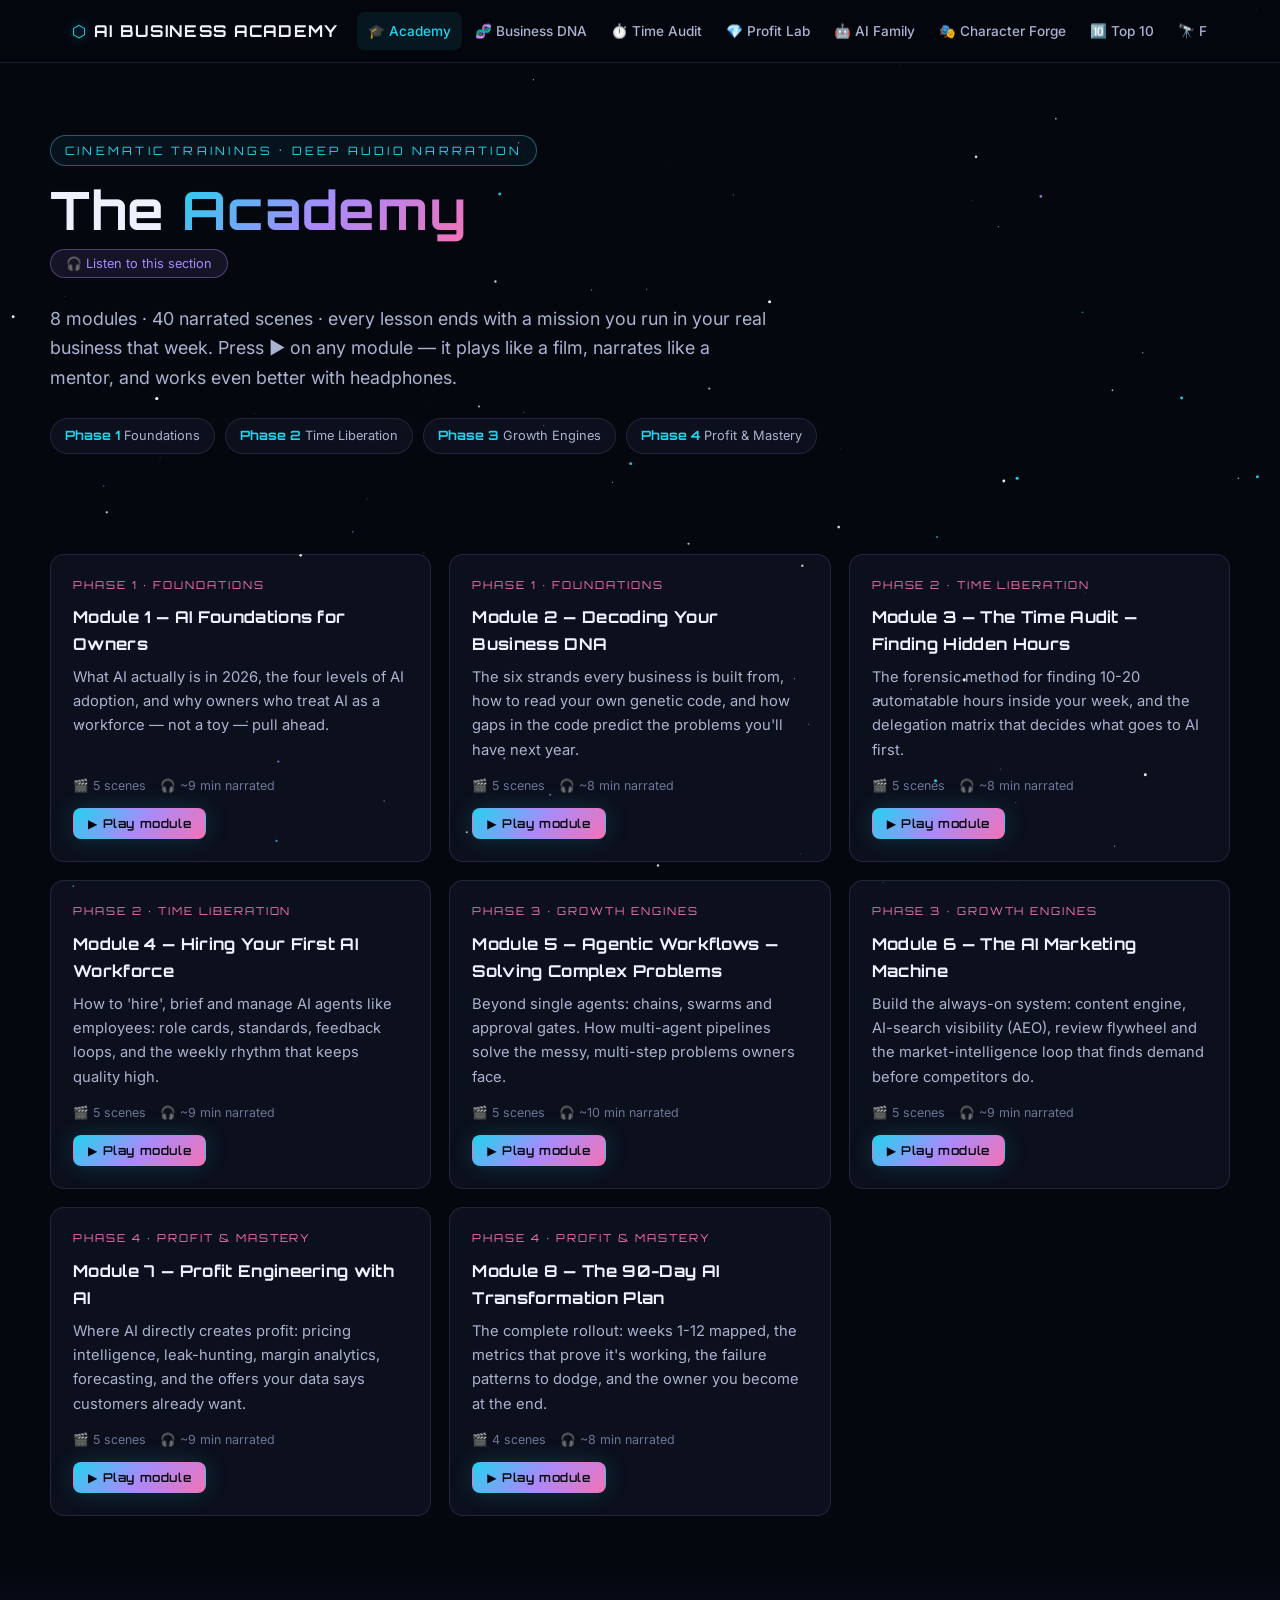
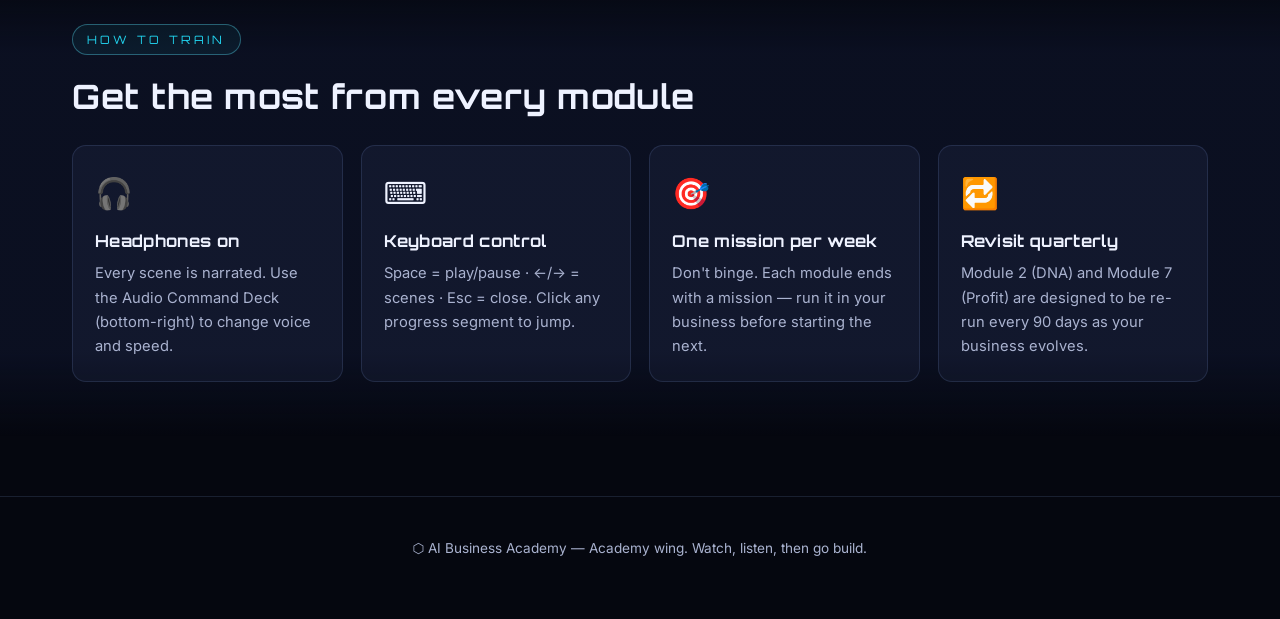
==== academy.html @ 9d1bb17c "Build AI Business Academy — deep AI training site for owners & entrepreneurs 11-page futuristic stat" ====
<!DOCTYPE html>
<html lang="en">
<head>
<meta charset="UTF-8">
<meta name="viewport" content="width=device-width, initial-scale=1.0">
<title>The Academy — Cinematic AI Trainings for Owners | AI Business Academy</title>
<meta name="description" content="8 deep, narrated training modules: AI foundations, business DNA, time liberation, agent workforces, complex problem-solving pipelines, marketing machines, profit engineering and the 90-day plan.">
<link rel="icon" href="data:image/svg+xml,<svg xmlns=%22http://www.w3.org/2000/svg%22 viewBox=%220 0 100 100%22><text y=%22.9em%22 font-size=%2290%22>🧬</text></svg>">
<link rel="preconnect" href="https://fonts.googleapis.com">
<link href="https://fonts.googleapis.com/css2?family=Orbitron:wght@500;700;900&family=Inter:wght@400;500;600;700&display=swap" rel="stylesheet">
<link rel="stylesheet" href="assets/css/style.css">
</head>
<body>

<nav class="nav">
  <div class="nav-inner">
    <a class="nav-logo" href="index.html"><span class="hex">⬡</span> AI BUSINESS ACADEMY</a>
    <button class="nav-burger" aria-label="Menu">☰</button>
    <div class="nav-links">
      <a href="academy.html">🎓 Academy</a>
      <a href="dna.html">🧬 Business DNA</a>
      <a href="time-audit.html">⏱️ Time Audit</a>
      <a href="profit.html">💎 Profit Lab</a>
      <a href="family.html">🤖 AI Family</a>
      <a href="characters.html">🎭 Character Forge</a>
      <a href="top10.html">🔟 Top 10</a>
      <a href="future.html">🔭 Future Radar</a>
      <a href="profile.html">👤 My Profile</a>
      <a href="community.html">🌐 Community</a>
    </div>
  </div>
</nav>

<header class="hero container" data-narrate data-narrate-script="Welcome to the Academy — eight cinematic modules that take you from AI-curious to commander of a digital workforce. Each module plays like a short film: animated scenes, deep audio narration, and captions, ending with a mission you execute in your real business the same week. Phase one builds foundations: what AI really is now, and how to read your business DNA. Phase two liberates your time: the forensic audit and your first five agent hires. Phase three builds growth engines: multi-agent pipelines that solve complex problems, and the always-on marketing machine. Phase four engineers profit and locks in the ninety-day transformation. Press play on module one. Your future org chart is watching.">
  <span class="eyebrow">CINEMATIC TRAININGS · DEEP AUDIO NARRATION</span>
  <h1>The <span class="gradient-text">Academy</span></h1>
  <p class="tagline">8 modules · 40 narrated scenes · every lesson ends with a mission you run in your real business that week. Press ▶ on any module — it plays like a film, narrates like a mentor, and works even better with headphones.</p>
  <div class="hero-badges">
    <span class="hero-badge"><b>Phase 1</b> Foundations</span>
    <span class="hero-badge"><b>Phase 2</b> Time Liberation</span>
    <span class="hero-badge"><b>Phase 3</b> Growth Engines</span>
    <span class="hero-badge"><b>Phase 4</b> Profit &amp; Mastery</span>
  </div>
</header>

<section class="section container">
  <div id="modules" class="grid grid-2"></div>
</section>

<section class="section section-alt">
  <div class="container">
    <span class="eyebrow">HOW TO TRAIN</span>
    <h2>Get the most from every module</h2>
    <div class="grid grid-4 mt-2">
      <div class="card"><span class="icon">🎧</span><h3>Headphones on</h3><p>Every scene is narrated. Use the Audio Command Deck (bottom-right) to change voice and speed.</p></div>
      <div class="card"><span class="icon">⌨️</span><h3>Keyboard control</h3><p>Space = play/pause · ←/→ = scenes · Esc = close. Click any progress segment to jump.</p></div>
      <div class="card"><span class="icon">🎯</span><h3>One mission per week</h3><p>Don't binge. Each module ends with a mission — run it in your business before starting the next.</p></div>
      <div class="card"><span class="icon">🔁</span><h3>Revisit quarterly</h3><p>Module 2 (DNA) and Module 7 (Profit) are designed to be re-run every 90 days as your business evolves.</p></div>
    </div>
  </div>
</section>

<footer class="site-footer">
  <div class="container"><p>⬡ AI Business Academy — Academy wing. Watch, listen, then go build.</p></div>
</footer>

<script src="assets/js/main.js"></script>
<script src="assets/js/data/lessons.js"></script>
<script src="assets/js/player.js"></script>
<script>
document.getElementById("modules").innerHTML = window.LESSONS.map((m, i) => `
  <div class="card module-card reveal">
    <span class="mod-phase">${m.phase}</span>
    <h3 class="mt-1">Module ${i + 1} — ${m.title}</h3>
    <p>${m.blurb}</p>
    <div class="mod-len"><span>🎬 ${m.slides.length} scenes</span><span>🎧 ~${m.minutes} min narrated</span></div>
    <button class="btn btn-primary btn-sm" onclick="Player.open('${m.id}')">▶ Play module</button>
  </div>`).join("");
document.querySelectorAll("#modules .reveal").forEach(el => el.classList.add("in"));
</script>
</body>
</html>
---- assets/css/style.css ----
/* ============================================================
   AI BUSINESS ACADEMY — design system
   Futuristic dark theme · validated chart palette (dark mode)
   ============================================================ */

:root {
  /* Surfaces */
  --bg: #05070f;
  --surface-1: #0b1020;
  --surface-2: #101731;
  --card: rgba(148, 163, 255, 0.055);
  --card-solid: #0d1428;
  --border: rgba(148, 183, 255, 0.14);
  --border-bright: rgba(94, 234, 255, 0.35);

  /* Ink */
  --text-primary: #eef2ff;
  --text-secondary: #aab3d0;
  --text-muted: #6b7699;

  /* Neon accents (UI decoration only — charts use series tokens) */
  --neon-cyan: #22d3ee;
  --neon-violet: #a78bfa;
  --neon-magenta: #f472b6;
  --neon-gold: #fbbf24;
  --neon-green: #34d399;

  /* Chart series — validated for dark surface #0b1020
     (lightness band, chroma, CVD ΔE 19.2, contrast ≥3:1 — all pass) */
  --series-1: #08a2c4;
  --series-2: #9085e9;
  --series-3: #d55181;
  --series-4: #c98500;
  --series-5: #199e70;
  --series-6: #3987e5;

  /* Status */
  --status-good: #199e70;
  --status-warn: #c98500;
  --status-bad: #d55181;

  --grad-hero: linear-gradient(135deg, #22d3ee 0%, #a78bfa 50%, #f472b6 100%);
  --grad-card: linear-gradient(160deg, rgba(34,211,238,.08), rgba(167,139,250,.06) 55%, rgba(244,114,182,.05));

  --font-display: "Orbitron", "Segoe UI", system-ui, sans-serif;
  --font-body: "Inter", -apple-system, "Segoe UI", Roboto, system-ui, sans-serif;

  --radius: 14px;
  --radius-sm: 8px;
  --shadow-glow: 0 0 24px rgba(34, 211, 238, 0.18);
  --maxw: 1180px;
}

* { margin: 0; padding: 0; box-sizing: border-box; }
html { scroll-behavior: smooth; }

body {
  background: var(--bg);
  color: var(--text-primary);
  font-family: var(--font-body);
  font-size: 16px;
  line-height: 1.65;
  overflow-x: hidden;
}

/* Starfield canvas sits behind everything */
#starfield {
  position: fixed; inset: 0; z-index: -1;
  pointer-events: none;
}

::selection { background: rgba(34, 211, 238, 0.35); }

a { color: var(--neon-cyan); text-decoration: none; }
a:hover { text-decoration: underline; }

img, canvas, svg { max-width: 100%; }

.container { max-width: var(--maxw); margin: 0 auto; padding: 0 22px; }

/* ---------- Typography ---------- */
h1, h2, h3 { font-family: var(--font-display); letter-spacing: 0.02em; }
h1 { font-size: clamp(1.9rem, 4.5vw, 3.3rem); line-height: 1.15; }
h2 { font-size: clamp(1.4rem, 3vw, 2.1rem); margin-bottom: 0.5em; }
h3 { font-size: 1.12rem; margin-bottom: 0.4em; }
p  { color: var(--text-secondary); }
strong { color: var(--text-primary); }

.gradient-text {
  background: var(--grad-hero);
  -webkit-background-clip: text; background-clip: text;
  -webkit-text-fill-color: transparent; color: transparent;
}

.eyebrow {
  display: inline-block;
  font-family: var(--font-display);
  font-size: 0.72rem; letter-spacing: 0.28em; text-transform: uppercase;
  color: var(--neon-cyan);
  border: 1px solid var(--border-bright);
  border-radius: 999px;
  padding: 5px 14px;
  margin-bottom: 14px;
  background: rgba(34, 211, 238, 0.06);
}

.section-lead { max-width: 760px; margin: 0 0 26px; font-size: 1.03rem; }

/* ---------- Nav ---------- */
.nav {
  position: sticky; top: 0; z-index: 100;
  background: rgba(5, 7, 15, 0.82);
  backdrop-filter: blur(14px);
  border-bottom: 1px solid var(--border);
}
.nav-inner {
  max-width: var(--maxw); margin: 0 auto; padding: 0 22px;
  display: flex; align-items: center; gap: 18px; height: 62px;
}
.nav-logo {
  font-family: var(--font-display); font-weight: 700; font-size: 1.02rem;
  letter-spacing: 0.08em; white-space: nowrap;
  color: var(--text-primary);
}
.nav-logo .hex { color: var(--neon-cyan); text-shadow: 0 0 12px rgba(34,211,238,.8); }
.nav-logo:hover { text-decoration: none; }
.nav-links {
  display: flex; gap: 2px; margin-left: auto;
  overflow-x: auto; scrollbar-width: none;
}
.nav-links::-webkit-scrollbar { display: none; }
.nav-links a {
  color: var(--text-secondary); font-size: 0.85rem; font-weight: 500;
  padding: 8px 11px; border-radius: 8px; white-space: nowrap;
}
.nav-links a:hover { color: var(--text-primary); background: var(--card); text-decoration: none; }
.nav-links a.active { color: var(--neon-cyan); background: rgba(34,211,238,.08); }
.nav-burger {
  display: none; margin-left: auto;
  background: none; border: 1px solid var(--border); border-radius: 8px;
  color: var(--text-primary); font-size: 1.2rem; padding: 4px 12px; cursor: pointer;
}
@media (max-width: 920px) {
  .nav-burger { display: block; }
  .nav-links {
    display: none; position: absolute; top: 62px; left: 0; right: 0;
    flex-direction: column; background: rgba(5,7,15,.97);
    border-bottom: 1px solid var(--border); padding: 10px 16px 16px;
  }
  .nav-links.open { display: flex; }
  .nav-links a { padding: 12px 14px; font-size: 0.95rem; }
}

/* ---------- Hero ---------- */
.hero { padding: 72px 0 46px; position: relative; }
.hero p.tagline { font-size: 1.12rem; max-width: 720px; margin-top: 18px; }
.hero-badges { display: flex; flex-wrap: wrap; gap: 10px; margin-top: 26px; }
.hero-badge {
  font-size: 0.8rem; color: var(--text-secondary);
  border: 1px solid var(--border); border-radius: 999px; padding: 6px 14px;
  background: var(--card);
}
.hero-badge b { color: var(--neon-cyan); font-family: var(--font-display); }

/* ---------- Buttons ---------- */
.btn {
  display: inline-flex; align-items: center; gap: 8px;
  font-family: var(--font-display); font-size: 0.86rem; font-weight: 600;
  letter-spacing: 0.05em;
  padding: 12px 22px; border-radius: 10px; cursor: pointer;
  border: 1px solid transparent; transition: transform .15s, box-shadow .15s;
  text-decoration: none !important;
}
.btn:active { transform: translateY(1px); }
.btn-primary {
  background: var(--grad-hero); color: #05070f;
  box-shadow: var(--shadow-glow);
}
.btn-primary:hover { box-shadow: 0 0 34px rgba(167,139,250,.4); }
.btn-ghost {
  background: transparent; color: var(--text-primary);
  border-color: var(--border-bright);
}
.btn-ghost:hover { background: rgba(34,211,238,.07); }
.btn-sm { padding: 7px 14px; font-size: 0.76rem; border-radius: 8px; }
.btn-row { display: flex; flex-wrap: wrap; gap: 12px; margin-top: 26px; }

/* ---------- Cards & grids ---------- */
.section { padding: 54px 0; }
.section-alt { background: linear-gradient(180deg, transparent, rgba(16,23,49,.55) 18%, rgba(16,23,49,.55) 82%, transparent); }

.grid { display: grid; gap: 18px; }
.grid-2 { grid-template-columns: repeat(auto-fit, minmax(300px, 1fr)); }
.grid-3 { grid-template-columns: repeat(auto-fit, minmax(260px, 1fr)); }
.grid-4 { grid-template-columns: repeat(auto-fit, minmax(215px, 1fr)); }

.card {
  background: var(--card); border: 1px solid var(--border);
  border-radius: var(--radius); padding: 22px;
  position: relative; overflow: hidden;
  transition: border-color .2s, transform .2s, box-shadow .2s;
}
.card:hover { border-color: var(--border-bright); transform: translateY(-3px); box-shadow: var(--shadow-glow); }
.card .icon { font-size: 1.9rem; margin-bottom: 10px; display: block; }
.card h3 { font-size: 1.02rem; }
.card p { font-size: 0.92rem; }
.card-link { display: block; color: inherit; text-decoration: none !important; }

.glow-card {
  background: var(--grad-card); border: 1px solid var(--border-bright);
}

/* ---------- Stat tiles (KPI row) ---------- */
.stat-row { display: grid; grid-template-columns: repeat(auto-fit, minmax(170px, 1fr)); gap: 14px; }
.stat-tile {
  background: var(--card); border: 1px solid var(--border);
  border-radius: var(--radius); padding: 18px 20px; text-align: left;
}
.stat-tile .stat-value {
  font-family: var(--font-display); font-size: 1.7rem; font-weight: 700;
  color: var(--text-primary); line-height: 1.2;
}
.stat-tile .stat-value.accent { color: var(--neon-cyan); }
.stat-tile .stat-label { font-size: 0.78rem; color: var(--text-muted); text-transform: uppercase; letter-spacing: .08em; margin-top: 4px; }

/* ---------- Chips / filters ---------- */
.chip-row { display: flex; flex-wrap: wrap; gap: 8px; margin: 14px 0 22px; }
.chip {
  font-size: 0.82rem; padding: 7px 15px; border-radius: 999px; cursor: pointer;
  border: 1px solid var(--border); background: var(--card); color: var(--text-secondary);
  transition: all .15s; user-select: none;
}
.chip:hover { border-color: var(--border-bright); color: var(--text-primary); }
.chip.active { background: rgba(34,211,238,.14); border-color: var(--neon-cyan); color: var(--neon-cyan); }

/* ---------- Forms ---------- */
input[type="text"], input[type="email"], input[type="number"], select, textarea {
  width: 100%; background: var(--surface-1); color: var(--text-primary);
  border: 1px solid var(--border); border-radius: var(--radius-sm);
  padding: 11px 14px; font-family: var(--font-body); font-size: 0.95rem;
  outline: none; transition: border-color .15s;
}
input:focus, select:focus, textarea:focus { border-color: var(--neon-cyan); }
label.field-label { display: block; font-size: 0.8rem; color: var(--text-muted); text-transform: uppercase; letter-spacing: .07em; margin: 14px 0 6px; }
input[type="range"] { width: 100%; accent-color: var(--neon-cyan); }

/* ---------- Tables ---------- */
.table-wrap { overflow-x: auto; border: 1px solid var(--border); border-radius: var(--radius); }
table.data-table { width: 100%; border-collapse: collapse; font-size: 0.9rem; min-width: 720px; }
.data-table th {
  font-family: var(--font-display); font-size: 0.7rem; letter-spacing: .12em; text-transform: uppercase;
  color: var(--neon-cyan); text-align: left; padding: 13px 14px;
  background: rgba(34,211,238,.05); border-bottom: 1px solid var(--border-bright);
  white-space: nowrap;
}
.data-table td { padding: 12px 14px; border-bottom: 1px solid var(--border); color: var(--text-secondary); vertical-align: top; }
.data-table tr:last-child td { border-bottom: none; }
.data-table tr:hover td { background: rgba(148,163,255,.04); }
.data-table td b, .data-table td strong { color: var(--text-primary); }

/* ---------- Horizontal bar charts (HTML marks) ---------- */
.viz-root { background: var(--surface-1); border: 1px solid var(--border); border-radius: var(--radius); padding: 20px; }
.viz-title { font-family: var(--font-display); font-size: 0.92rem; margin-bottom: 4px; }
.viz-sub { font-size: 0.8rem; color: var(--text-muted); margin-bottom: 16px; }
.viz-legend { display: flex; flex-wrap: wrap; gap: 16px; margin-bottom: 14px; font-size: 0.8rem; color: var(--text-secondary); }
.viz-legend .key { display: inline-flex; align-items: center; gap: 7px; }
.viz-legend .swatch { width: 12px; height: 12px; border-radius: 3px; display: inline-block; }
.hbar-row { display: grid; grid-template-columns: minmax(120px, 190px) 1fr 84px; gap: 10px; align-items: center; margin-bottom: 9px; }
.hbar-label { font-size: 0.82rem; color: var(--text-secondary); text-align: right; overflow: hidden; text-overflow: ellipsis; white-space: nowrap; }
.hbar-track { height: 16px; background: rgba(148,163,255,.07); border-radius: 4px; display: flex; overflow: hidden; gap: 2px; }
.hbar-seg { height: 100%; border-radius: 0 4px 4px 0; transition: width .6s cubic-bezier(.2,.8,.2,1); }
.hbar-seg:first-child { border-radius: 4px; }
.hbar-value { font-size: 0.8rem; color: var(--text-primary); font-variant-numeric: tabular-nums; }
@media (max-width: 560px) { .hbar-row { grid-template-columns: 1fr; gap: 3px; } .hbar-label { text-align: left; } }

/* ---------- Strand bars (DNA profile) ---------- */
.strand { margin-bottom: 16px; }
.strand-head { display: flex; justify-content: space-between; font-size: 0.86rem; margin-bottom: 5px; }
.strand-head .name { color: var(--text-primary); font-weight: 600; }
.strand-head .lvl { color: var(--text-muted); font-variant-numeric: tabular-nums; }
.strand-track { height: 14px; background: rgba(148,163,255,.07); border-radius: 4px; overflow: hidden; }
.strand-fill { height: 100%; border-radius: 4px; transition: width .8s cubic-bezier(.2,.8,.2,1); }

/* ---------- Accordions ---------- */
details.acc {
  background: var(--card); border: 1px solid var(--border);
  border-radius: var(--radius); margin-bottom: 14px; overflow: hidden;
}
details.acc[open] { border-color: var(--border-bright); }
details.acc summary {
  cursor: pointer; list-style: none; padding: 18px 22px;
  display: flex; align-items: center; gap: 14px;
  font-family: var(--font-display); font-size: 0.98rem; font-weight: 600;
}
details.acc summary::-webkit-details-marker { display: none; }
details.acc summary .num {
  flex-shrink: 0; width: 38px; height: 38px; border-radius: 10px;
  display: inline-flex; align-items: center; justify-content: center;
  background: var(--grad-hero); color: #05070f; font-size: 1rem;
}
details.acc summary .chev { margin-left: auto; color: var(--neon-cyan); transition: transform .2s; }
details.acc[open] summary .chev { transform: rotate(90deg); }
details.acc .acc-body { padding: 0 22px 22px 74px; }
@media (max-width: 640px) { details.acc .acc-body { padding-left: 22px; } }
.acc-body h4 { font-size: 0.82rem; letter-spacing: .1em; text-transform: uppercase; color: var(--neon-cyan); margin: 16px 0 6px; }
.acc-body ul, .acc-body ol { padding-left: 20px; color: var(--text-secondary); font-size: 0.93rem; }
.acc-body li { margin-bottom: 5px; }

/* ---------- Narration dock ---------- */
.narrate-btn {
  display: inline-flex; align-items: center; gap: 7px;
  background: rgba(167,139,250,.1); border: 1px solid rgba(167,139,250,.4);
  color: var(--neon-violet); border-radius: 999px; padding: 6px 15px;
  font-size: 0.8rem; cursor: pointer; font-family: var(--font-body);
  transition: all .15s; margin: 8px 0;
}
.narrate-btn:hover { background: rgba(167,139,250,.2); }
.narrate-btn.speaking { background: rgba(167,139,250,.28); box-shadow: 0 0 16px rgba(167,139,250,.4); }
#audio-dock {
  position: fixed; bottom: 18px; right: 18px; z-index: 200;
  background: rgba(11,16,32,.95); border: 1px solid var(--border-bright);
  border-radius: 14px; padding: 12px 16px; width: 250px;
  backdrop-filter: blur(10px); box-shadow: var(--shadow-glow);
  display: none;
}
#audio-dock.visible { display: block; }
#audio-dock .dock-title { font-family: var(--font-display); font-size: 0.7rem; letter-spacing: .15em; color: var(--neon-violet); text-transform: uppercase; margin-bottom: 8px; display:flex; justify-content: space-between; }
#audio-dock .dock-title button { background:none; border:none; color: var(--text-muted); cursor:pointer; font-size: 0.9rem; }
#audio-dock .dock-controls { display: flex; gap: 8px; margin-bottom: 8px; }
#audio-dock .dock-controls button {
  flex: 1; background: var(--card); border: 1px solid var(--border);
  color: var(--text-primary); border-radius: 8px; padding: 6px; cursor: pointer; font-size: 0.9rem;
}
#audio-dock .dock-controls button:hover { border-color: var(--neon-cyan); }
#audio-dock label { font-size: 0.68rem; color: var(--text-muted); display: block; margin-top: 6px; }
#audio-dock select { font-size: 0.75rem; padding: 5px 8px; }
.eq { display: inline-flex; gap: 2px; align-items: flex-end; height: 12px; }
.eq span { width: 3px; background: var(--neon-violet); border-radius: 2px; animation: eq .9s ease-in-out infinite; }
.eq span:nth-child(2) { animation-delay: .2s; } .eq span:nth-child(3) { animation-delay: .4s; }
@keyframes eq { 0%,100% { height: 4px; } 50% { height: 12px; } }

/* ---------- Cinematic player ---------- */
#player-overlay {
  position: fixed; inset: 0; z-index: 300; display: none;
  background: rgba(3,5,12,.96); backdrop-filter: blur(8px);
  align-items: center; justify-content: center; padding: 20px;
}
#player-overlay.open { display: flex; }
.player-shell { width: min(880px, 100%); }
.player-screen {
  position: relative; aspect-ratio: 16/9; border-radius: 16px; overflow: hidden;
  border: 1px solid var(--border-bright); background: var(--surface-1);
  box-shadow: 0 0 60px rgba(34,211,238,.15);
}
.player-slide {
  position: absolute; inset: 0; padding: clamp(20px, 5vw, 56px);
  display: flex; flex-direction: column; justify-content: center;
  opacity: 0; transform: translateX(30px); transition: opacity .5s, transform .5s;
  background:
    radial-gradient(ellipse at 80% 10%, rgba(167,139,250,.14), transparent 55%),
    radial-gradient(ellipse at 10% 90%, rgba(34,211,238,.12), transparent 55%),
    var(--surface-1);
}
.player-slide.active { opacity: 1; transform: translateX(0); }
.player-slide .slide-kicker { font-family: var(--font-display); font-size: 0.7rem; letter-spacing: .25em; color: var(--neon-cyan); text-transform: uppercase; margin-bottom: 10px; }
.player-slide h3 { font-size: clamp(1.1rem, 3vw, 1.8rem); margin-bottom: 14px; }
.player-slide ul { list-style: none; }
.player-slide li { padding: 5px 0 5px 26px; position: relative; color: var(--text-secondary); font-size: clamp(.82rem, 2vw, 1rem); }
.player-slide li::before { content: "▸"; position: absolute; left: 4px; color: var(--neon-magenta); }
.player-slide .slide-visual { position: absolute; right: 4%; bottom: 6%; font-size: clamp(2.5rem, 8vw, 5rem); opacity: .55; filter: drop-shadow(0 0 18px rgba(34,211,238,.5)); }
.player-caption {
  position: absolute; left: 0; right: 0; bottom: 0; padding: 12px 20px;
  background: linear-gradient(transparent, rgba(3,5,12,.92) 40%);
  font-size: 0.84rem; color: var(--text-secondary); text-align: center;
  min-height: 58px; display: flex; align-items: flex-end; justify-content: center;
}
.player-bar { display: flex; align-items: center; gap: 10px; margin-top: 14px; }
.player-bar button {
  background: var(--card); border: 1px solid var(--border); color: var(--text-primary);
  border-radius: 10px; width: 44px; height: 40px; cursor: pointer; font-size: 1rem;
}
.player-bar button:hover { border-color: var(--neon-cyan); }
.player-bar button.big { background: var(--grad-hero); color: #05070f; border: none; width: 56px; }
.player-progress { flex: 1; display: flex; gap: 4px; }
.player-progress .seg { flex: 1; height: 5px; border-radius: 3px; background: rgba(148,163,255,.15); overflow: hidden; cursor: pointer; }
.player-progress .seg .fill { height: 100%; width: 0%; background: var(--grad-hero); transition: width .3s; }
.player-meta { display: flex; justify-content: space-between; margin-top: 10px; font-size: 0.8rem; color: var(--text-muted); }
.player-close { position: absolute; top: -44px; right: 0; background: none; border: none; color: var(--text-secondary); font-size: 1.6rem; cursor: pointer; }
.player-shell { position: relative; }

/* ---------- Module cards ---------- */
.module-card { display: flex; flex-direction: column; }
.module-card .mod-phase { font-size: 0.68rem; letter-spacing: .18em; text-transform: uppercase; color: var(--neon-magenta); font-family: var(--font-display); }
.module-card .mod-len { margin-top: auto; padding-top: 14px; font-size: 0.78rem; color: var(--text-muted); display: flex; gap: 14px; }
.module-card .btn { margin-top: 12px; align-self: flex-start; }

/* ---------- Agent cards ---------- */
.agent-card { padding: 18px; display: flex; flex-direction: column; gap: 6px; }
.agent-card .agent-top { display: flex; align-items: center; gap: 12px; }
.agent-card .avatar {
  width: 46px; height: 46px; border-radius: 12px; flex-shrink: 0;
  display: flex; align-items: center; justify-content: center; font-size: 1.5rem;
  background: var(--grad-card); border: 1px solid var(--border);
}
.agent-card .agent-name { font-weight: 700; font-size: 0.98rem; }
.agent-card .agent-role { font-size: 0.76rem; color: var(--neon-cyan); }
.agent-card .agent-power { font-size: 0.85rem; color: var(--text-secondary); }
.agent-card .agent-dept { font-size: 0.68rem; letter-spacing: .1em; text-transform: uppercase; color: var(--text-muted); }
.agent-card .copy-prompt {
  margin-top: 8px; font-size: 0.74rem; align-self: flex-start;
  background: none; border: 1px solid var(--border); color: var(--text-secondary);
  border-radius: 7px; padding: 5px 11px; cursor: pointer;
}
.agent-card .copy-prompt:hover { border-color: var(--neon-cyan); color: var(--neon-cyan); }

/* ---------- DNA helix ---------- */
.helix-wrap { display: flex; justify-content: center; padding: 10px 0 22px; }
.helix { position: relative; width: 90px; height: 260px; }
.helix .rung { position: absolute; left: 0; right: 0; height: 3px; border-radius: 2px; animation: helixspin 3.2s linear infinite; }
@keyframes helixspin {
  0%   { transform: rotateY(0deg) scaleX(1); }
  25%  { transform: rotateY(90deg) scaleX(.12); }
  50%  { transform: rotateY(180deg) scaleX(1); }
  75%  { transform: rotateY(270deg) scaleX(.12); }
  100% { transform: rotateY(360deg) scaleX(1); }
}

/* ---------- Quiz ---------- */
.quiz-progress { display: flex; gap: 5px; margin-bottom: 22px; }
.quiz-progress .qseg { flex: 1; height: 6px; border-radius: 3px; background: rgba(148,163,255,.12); }
.quiz-progress .qseg.done { background: var(--grad-hero); }
.quiz-q { font-size: 1.25rem; font-family: var(--font-display); margin-bottom: 6px; }
.quiz-strand-tag { font-size: 0.72rem; letter-spacing: .18em; text-transform: uppercase; color: var(--neon-magenta); margin-bottom: 16px; display: block; }
.quiz-opt {
  display: block; width: 100%; text-align: left; margin-bottom: 10px;
  background: var(--card); border: 1px solid var(--border); border-radius: 12px;
  color: var(--text-secondary); padding: 15px 18px; cursor: pointer; font-size: 0.95rem;
  transition: all .15s; font-family: var(--font-body);
}
.quiz-opt:hover { border-color: var(--neon-cyan); color: var(--text-primary); background: rgba(34,211,238,.06); }

/* ---------- Timeline ---------- */
.timeline { position: relative; padding-left: 30px; }
.timeline::before { content: ""; position: absolute; left: 8px; top: 6px; bottom: 6px; width: 2px; background: linear-gradient(var(--neon-cyan), var(--neon-magenta)); border-radius: 2px; }
.tl-item { position: relative; padding-bottom: 26px; }
.tl-item::before {
  content: ""; position: absolute; left: -28px; top: 6px; width: 14px; height: 14px;
  border-radius: 50%; background: var(--bg); border: 3px solid var(--neon-cyan);
  box-shadow: 0 0 12px rgba(34,211,238,.6);
}
.tl-item .tl-year { font-family: var(--font-display); color: var(--neon-cyan); font-size: 0.9rem; letter-spacing: .1em; }
.tl-item h3 { margin: 4px 0 6px; }
.tl-item p { font-size: 0.92rem; }

/* ---------- Impact meter ---------- */
.impact-meter { display: inline-flex; gap: 3px; }
.impact-meter i { width: 14px; height: 8px; border-radius: 2px; background: rgba(148,163,255,.15); }
.impact-meter i.on { background: var(--series-1); }

/* ---------- Horizon badge ---------- */
.horizon-badge { font-size: 0.7rem; padding: 3px 10px; border-radius: 999px; white-space: nowrap; font-weight: 600; letter-spacing: .04em; }
.horizon-now { background: rgba(25,158,112,.15); color: #4ade80; border: 1px solid rgba(25,158,112,.5); }
.horizon-soon { background: rgba(201,133,0,.15); color: #fbbf24; border: 1px solid rgba(201,133,0,.5); }
.horizon-later { background: rgba(144,133,233,.15); color: #a78bfa; border: 1px solid rgba(144,133,233,.5); }

/* ---------- Character sheet ---------- */
.char-sheet { white-space: pre-wrap; font-size: 0.88rem; color: var(--text-secondary); background: var(--surface-1); border: 1px solid var(--border); border-radius: var(--radius); padding: 20px; max-height: 480px; overflow-y: auto; }
.trait-bar { display: grid; grid-template-columns: 130px 1fr 40px; gap: 10px; align-items: center; margin-bottom: 8px; font-size: 0.84rem; }
.trait-bar .tb-track { height: 10px; background: rgba(148,163,255,.08); border-radius: 4px; overflow: hidden; }
.trait-bar .tb-fill { height: 100%; border-radius: 4px; background: var(--series-2); }

/* ---------- News cards ---------- */
.news-card { border-left: 3px solid var(--neon-cyan); }
.news-card .news-date { font-size: 0.72rem; color: var(--neon-magenta); letter-spacing: .12em; text-transform: uppercase; font-family: var(--font-display); }
.news-card .news-src { font-size: 0.76rem; color: var(--text-muted); margin-top: 10px; }

/* ---------- Utility ---------- */
.reveal { opacity: 0; transform: translateY(24px); transition: opacity .7s, transform .7s; }
.reveal.in { opacity: 1; transform: none; }
.mt-1 { margin-top: 10px; } .mt-2 { margin-top: 20px; } .mt-3 { margin-top: 34px; }
.mb-2 { margin-bottom: 20px; }
.center { text-align: center; }
.muted { color: var(--text-muted); font-size: 0.85rem; }
.pill-num {
  display: inline-flex; width: 30px; height: 30px; border-radius: 8px; flex-shrink: 0;
  align-items: center; justify-content: center; font-family: var(--font-display);
  background: rgba(34,211,238,.12); color: var(--neon-cyan); font-size: 0.85rem; font-weight: 700;
}
.step-list { list-style: none; }
.step-list li { display: flex; gap: 14px; margin-bottom: 14px; align-items: flex-start; }
.step-list li p { font-size: 0.93rem; }

footer.site-footer {
  border-top: 1px solid var(--border); padding: 40px 0 60px; margin-top: 60px;
  text-align: center; color: var(--text-muted); font-size: 0.85rem;
}
footer.site-footer .foot-links { display: flex; flex-wrap: wrap; gap: 18px; justify-content: center; margin-bottom: 16px; }
footer.site-footer a { color: var(--text-secondary); font-size: 0.85rem; }

.toast {
  position: fixed; bottom: 24px; left: 50%; transform: translateX(-50%) translateY(80px);
  background: var(--surface-2); border: 1px solid var(--neon-cyan); color: var(--text-primary);
  border-radius: 10px; padding: 12px 22px; font-size: 0.9rem; z-index: 400;
  transition: transform .3s; box-shadow: var(--shadow-glow);
}
.toast.show { transform: translateX(-50%) translateY(0); }

@media (prefers-reduced-motion: reduce) {
  *, *::before, *::after { animation-duration: .01ms !important; transition-duration: .01ms !important; }
  html { scroll-behavior: auto; }
}
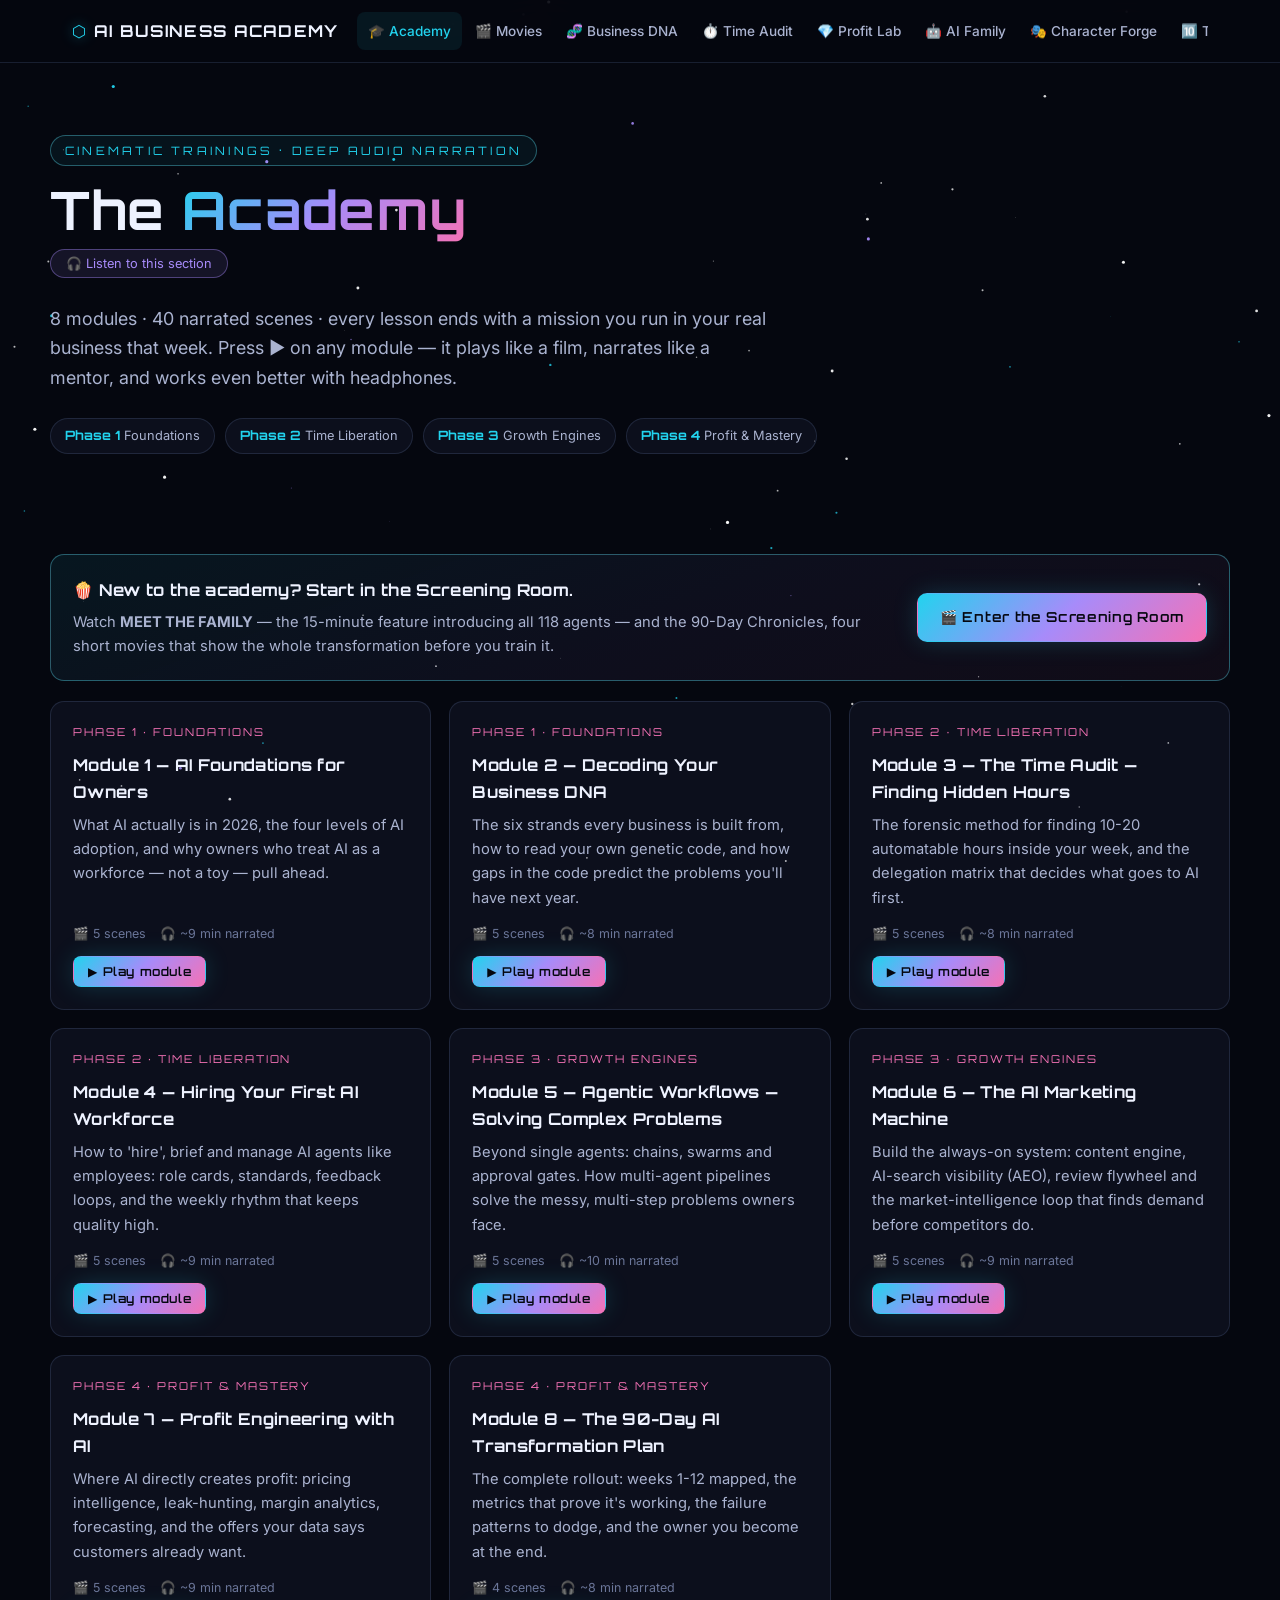
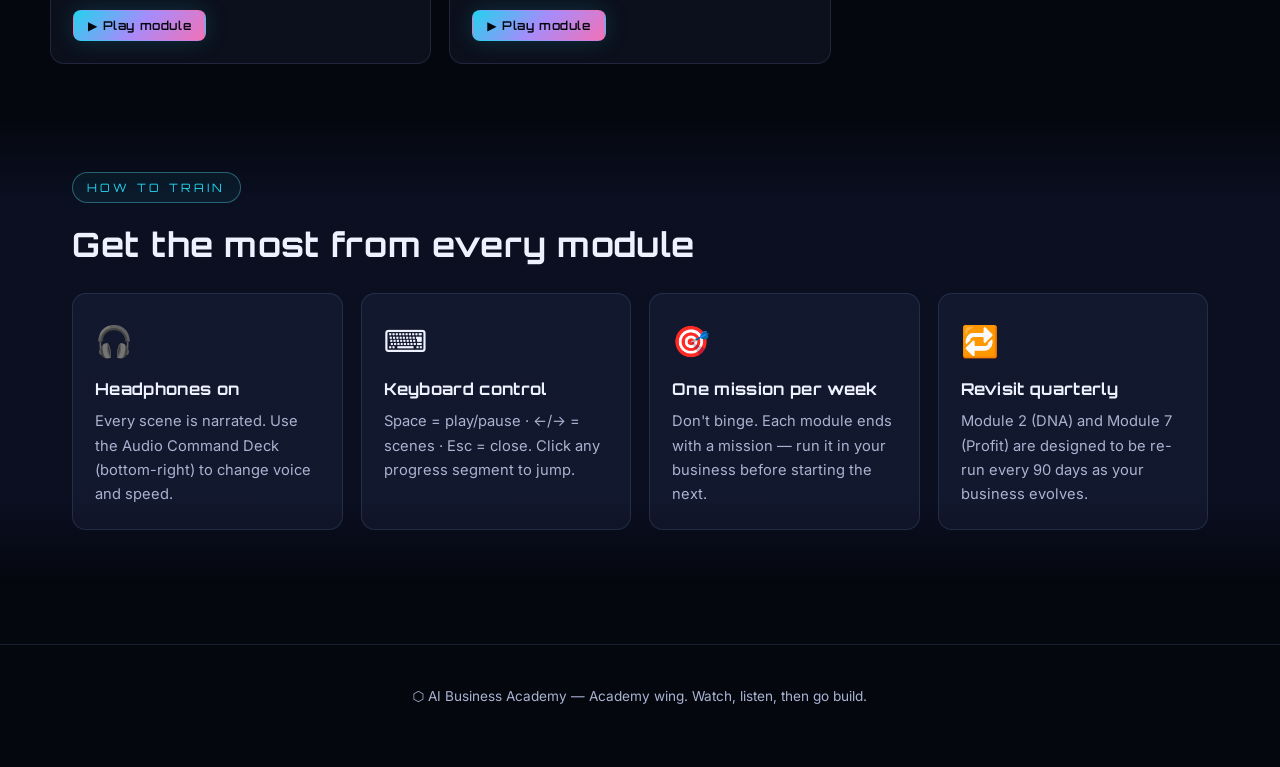
==== commit 6c2f0d78: "Add the Screening Room: 15-min feature film + four phase movies - movies.html: poster-style Screenin" ====
--- a/academy.html
+++ b/academy.html
@@ -18,6 +18,7 @@
     <button class="nav-burger" aria-label="Menu">☰</button>
     <div class="nav-links">
       <a href="academy.html">🎓 Academy</a>
+      <a href="movies.html">🎬 Movies</a>
       <a href="dna.html">🧬 Business DNA</a>
       <a href="time-audit.html">⏱️ Time Audit</a>
       <a href="profit.html">💎 Profit Lab</a>
@@ -44,6 +45,13 @@
 </header>
 
 <section class="section container">
+  <div class="card glow-card mb-2" style="display:flex;flex-wrap:wrap;gap:18px;align-items:center;justify-content:space-between">
+    <div style="flex:1;min-width:260px">
+      <h3>🍿 New to the academy? Start in the Screening Room.</h3>
+      <p>Watch <b>MEET THE FAMILY</b> — the 15-minute feature introducing all 118 agents — and the 90-Day Chronicles, four short movies that show the whole transformation before you train it.</p>
+    </div>
+    <a class="btn btn-primary" href="movies.html">🎬 Enter the Screening Room</a>
+  </div>
   <div id="modules" class="grid grid-2"></div>
 </section>
 
--- a/assets/css/style.css
+++ b/assets/css/style.css
@@ -369,11 +369,17 @@
 .player-slide li::before { content: "▸"; position: absolute; left: 4px; color: var(--neon-magenta); }
 .player-slide .slide-visual { position: absolute; right: 4%; bottom: 6%; font-size: clamp(2.5rem, 8vw, 5rem); opacity: .55; filter: drop-shadow(0 0 18px rgba(34,211,238,.5)); }
 .player-caption {
-  position: absolute; left: 0; right: 0; bottom: 0; padding: 12px 20px;
-  background: linear-gradient(transparent, rgba(3,5,12,.92) 40%);
-  font-size: 0.84rem; color: var(--text-secondary); text-align: center;
-  min-height: 58px; display: flex; align-items: flex-end; justify-content: center;
-}
+  position: absolute; left: 0; right: 0; bottom: 0; padding: 14px 20px 16px;
+  background: linear-gradient(transparent, rgba(3,5,12,.96) 26%);
+  font-size: 0.8rem; line-height: 1.5; color: var(--text-secondary); text-align: center;
+  min-height: 54px; max-height: 24%; overflow-y: auto; z-index: 6;
+  display: flex; align-items: flex-end; justify-content: center;
+}
+.player-caption::-webkit-scrollbar { width: 4px; }
+.player-screen.movie .player-caption { padding-bottom: calc(5.5% + 10px); }
+.player-slide { padding-bottom: clamp(96px, 27%, 170px); }
+.cast-card .cast-line { display: none; }
+@media (min-height: 500px) { .cast-card .cast-line { display: block; } }
 .player-bar { display: flex; align-items: center; gap: 10px; margin-top: 14px; }
 .player-bar button {
   background: var(--card); border: 1px solid var(--border); color: var(--text-primary);
@@ -509,3 +515,64 @@
   *, *::before, *::after { animation-duration: .01ms !important; transition-duration: .01ms !important; }
   html { scroll-behavior: auto; }
 }
+
+/* ---------- Screening Room: movie mode ---------- */
+.player-screen.movie::before, .player-screen.movie::after {
+  content: ""; position: absolute; left: 0; right: 0; height: 5.5%;
+  background: #01030a; z-index: 5; pointer-events: none;
+}
+.player-screen.movie::before { top: 0; }
+.player-screen.movie::after { bottom: 0; }
+
+.player-slide.slide-title { align-items: center; text-align: center; justify-content: center; }
+.player-slide.slide-title h3 {
+  font-size: clamp(1.6rem, 5vw, 3rem); letter-spacing: .06em;
+  background: var(--grad-hero); -webkit-background-clip: text; background-clip: text;
+  -webkit-text-fill-color: transparent; color: transparent;
+  text-shadow: none; margin-bottom: 10px;
+}
+.player-slide.slide-title .title-sub { color: var(--text-secondary); font-size: clamp(.85rem, 2vw, 1.05rem); max-width: 34em; }
+.player-slide.slide-title .slide-kicker { letter-spacing: .4em; }
+
+.cast-grid { display: flex; flex-wrap: wrap; gap: 10px; margin-top: 6px; }
+.cast-card {
+  flex: 1 1 150px; max-width: 210px; background: rgba(5,8,18,.55);
+  border: 1px solid var(--border-bright); border-radius: 12px; padding: 10px 12px;
+  backdrop-filter: blur(4px); animation: castIn .6s both;
+}
+.cast-card:nth-child(2) { animation-delay: .15s; } .cast-card:nth-child(3) { animation-delay: .3s; }
+.cast-card:nth-child(4) { animation-delay: .45s; } .cast-card:nth-child(5) { animation-delay: .6s; }
+@keyframes castIn { from { opacity: 0; transform: translateY(14px); } to { opacity: 1; transform: none; } }
+.cast-card .cast-ava { font-size: 1.7rem; filter: drop-shadow(0 0 10px rgba(34,211,238,.55)); }
+.cast-card .cast-name { font-family: var(--font-display); font-weight: 700; font-size: .92rem; color: var(--text-primary); }
+.cast-card .cast-role { font-size: .68rem; color: var(--neon-cyan); text-transform: uppercase; letter-spacing: .08em; }
+.cast-card .cast-line { font-size: .74rem; color: var(--text-secondary); margin-top: 4px; line-height: 1.45; }
+
+/* Scene moods (radial "lighting") */
+.player-slide.mood-cyan    { background: radial-gradient(ellipse at 75% 15%, rgba(34,211,238,.22), transparent 60%), radial-gradient(ellipse at 15% 85%, rgba(8,162,196,.14), transparent 55%), var(--surface-1); }
+.player-slide.mood-violet  { background: radial-gradient(ellipse at 70% 20%, rgba(167,139,250,.24), transparent 60%), radial-gradient(ellipse at 20% 90%, rgba(144,133,233,.12), transparent 55%), var(--surface-1); }
+.player-slide.mood-magenta { background: radial-gradient(ellipse at 80% 10%, rgba(244,114,182,.2), transparent 60%), radial-gradient(ellipse at 10% 80%, rgba(213,81,129,.12), transparent 55%), var(--surface-1); }
+.player-slide.mood-gold    { background: radial-gradient(ellipse at 75% 15%, rgba(251,191,36,.17), transparent 60%), radial-gradient(ellipse at 15% 85%, rgba(201,133,0,.12), transparent 55%), var(--surface-1); }
+.player-slide.mood-green   { background: radial-gradient(ellipse at 75% 15%, rgba(52,211,153,.18), transparent 60%), radial-gradient(ellipse at 20% 85%, rgba(25,158,112,.12), transparent 55%), var(--surface-1); }
+.player-slide.mood-night   { background: radial-gradient(ellipse at 50% 0%, rgba(59,68,120,.32), transparent 65%), #05070f; }
+
+.player-chapter { color: var(--neon-magenta); font-family: var(--font-display); letter-spacing: .1em; }
+
+/* Poster cards */
+.poster { position: relative; overflow: hidden; display: flex; flex-direction: column; min-height: 320px; }
+.poster .poster-art {
+  height: 130px; border-radius: 10px; margin-bottom: 14px; position: relative; overflow: hidden;
+  display: flex; align-items: center; justify-content: center; font-size: 3.2rem;
+  border: 1px solid var(--border-bright);
+}
+.poster .poster-art .glow { position: absolute; inset: 0; opacity: .9; }
+.poster .poster-art span { position: relative; filter: drop-shadow(0 0 18px rgba(255,255,255,.35)); }
+.poster .poster-badge {
+  position: absolute; top: 26px; right: 26px; z-index: 2;
+  font-family: var(--font-display); font-size: .62rem; letter-spacing: .18em;
+  background: rgba(3,5,12,.75); border: 1px solid var(--border-bright);
+  padding: 4px 10px; border-radius: 999px; color: var(--neon-cyan);
+}
+.poster .poster-meta { display: flex; gap: 14px; font-size: .76rem; color: var(--text-muted); margin: 4px 0 10px; }
+.poster .poster-chapters { font-size: .78rem; color: var(--text-secondary); border-left: 2px solid var(--border-bright); padding-left: 12px; margin: 8px 0; }
+.poster .btn { margin-top: auto; align-self: flex-start; }
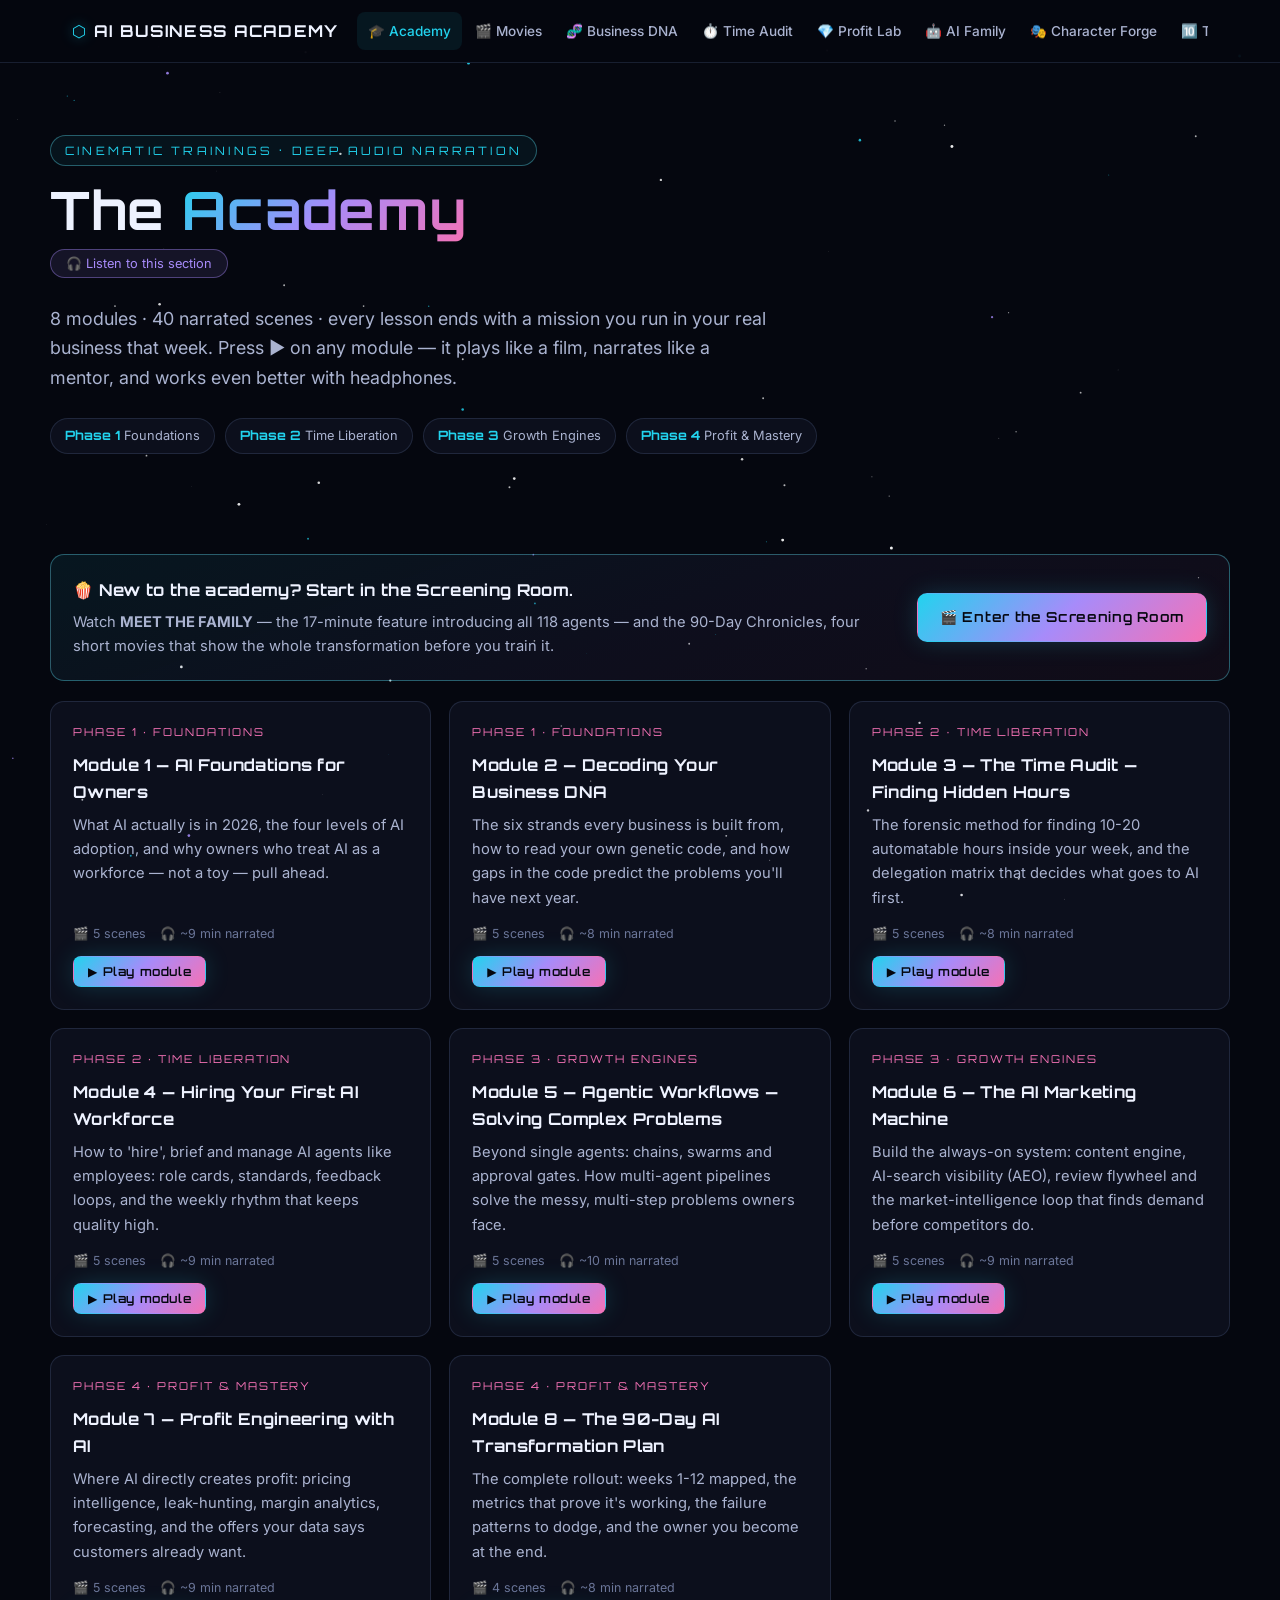
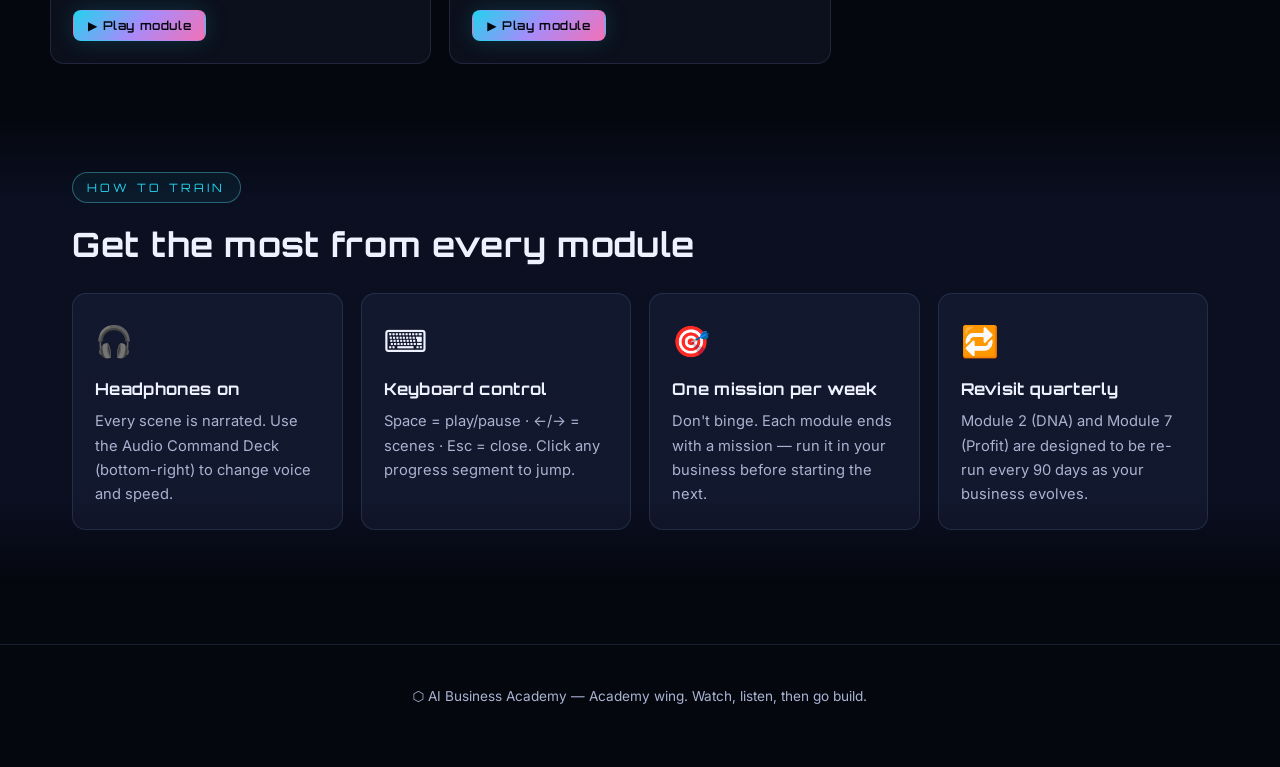
==== commit e7cc3ba4: "Deepen feature film to all 13 departments; add cinema mode + film scripts + project memory - movies." ====
--- a/academy.html
+++ b/academy.html
@@ -48,7 +48,7 @@
   <div class="card glow-card mb-2" style="display:flex;flex-wrap:wrap;gap:18px;align-items:center;justify-content:space-between">
     <div style="flex:1;min-width:260px">
       <h3>🍿 New to the academy? Start in the Screening Room.</h3>
-      <p>Watch <b>MEET THE FAMILY</b> — the 15-minute feature introducing all 118 agents — and the 90-Day Chronicles, four short movies that show the whole transformation before you train it.</p>
+      <p>Watch <b>MEET THE FAMILY</b> — the 17-minute feature introducing all 118 agents — and the 90-Day Chronicles, four short movies that show the whole transformation before you train it.</p>
     </div>
     <a class="btn btn-primary" href="movies.html">🎬 Enter the Screening Room</a>
   </div>
--- a/assets/css/style.css
+++ b/assets/css/style.css
@@ -576,3 +576,6 @@
 .poster .poster-meta { display: flex; gap: 14px; font-size: .76rem; color: var(--text-muted); margin: 4px 0 10px; }
 .poster .poster-chapters { font-size: .78rem; color: var(--text-secondary); border-left: 2px solid var(--border-bright); padding-left: 12px; margin: 8px 0; }
 .poster .btn { margin-top: auto; align-self: flex-start; }
+#pl-auto.off { opacity: .4; }
+.poster .poster-actions { margin-top: auto; display: flex; flex-wrap: wrap; gap: 10px; }
+.poster .poster-actions .btn { margin-top: 0; }
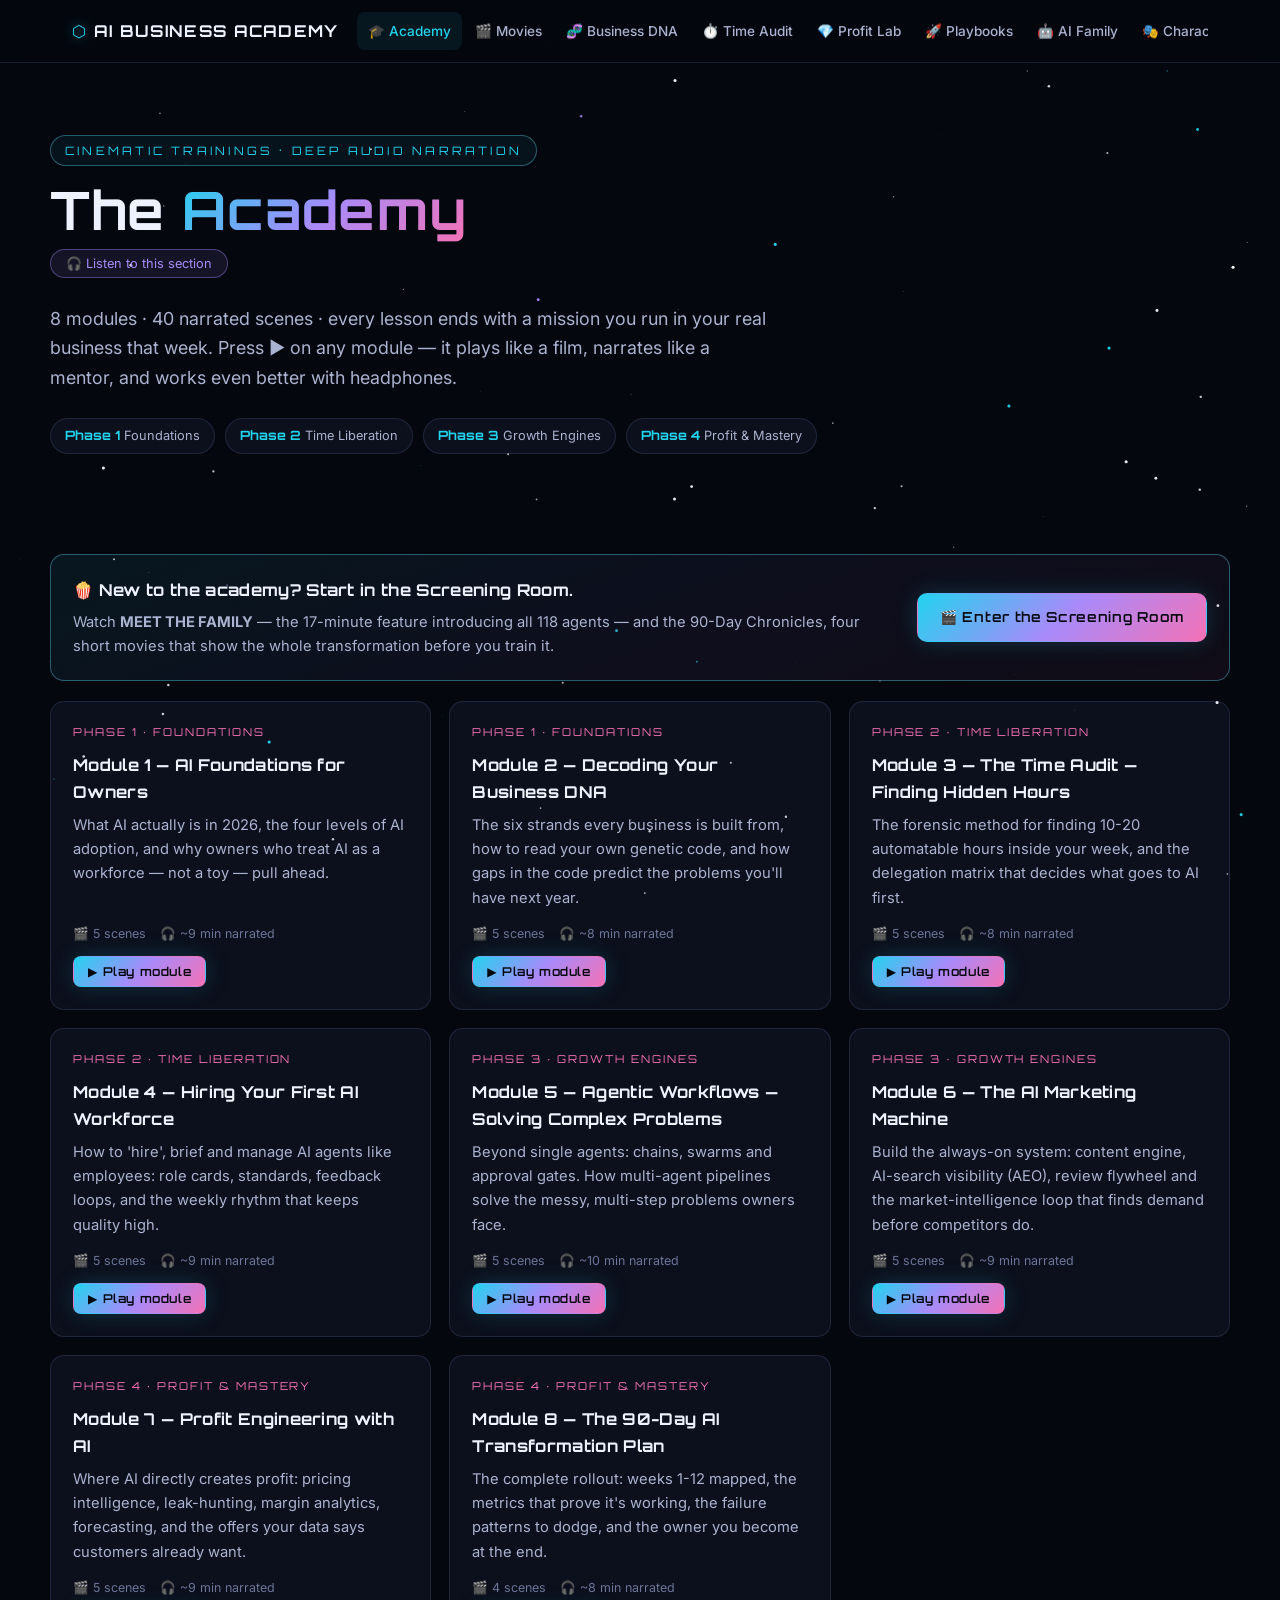
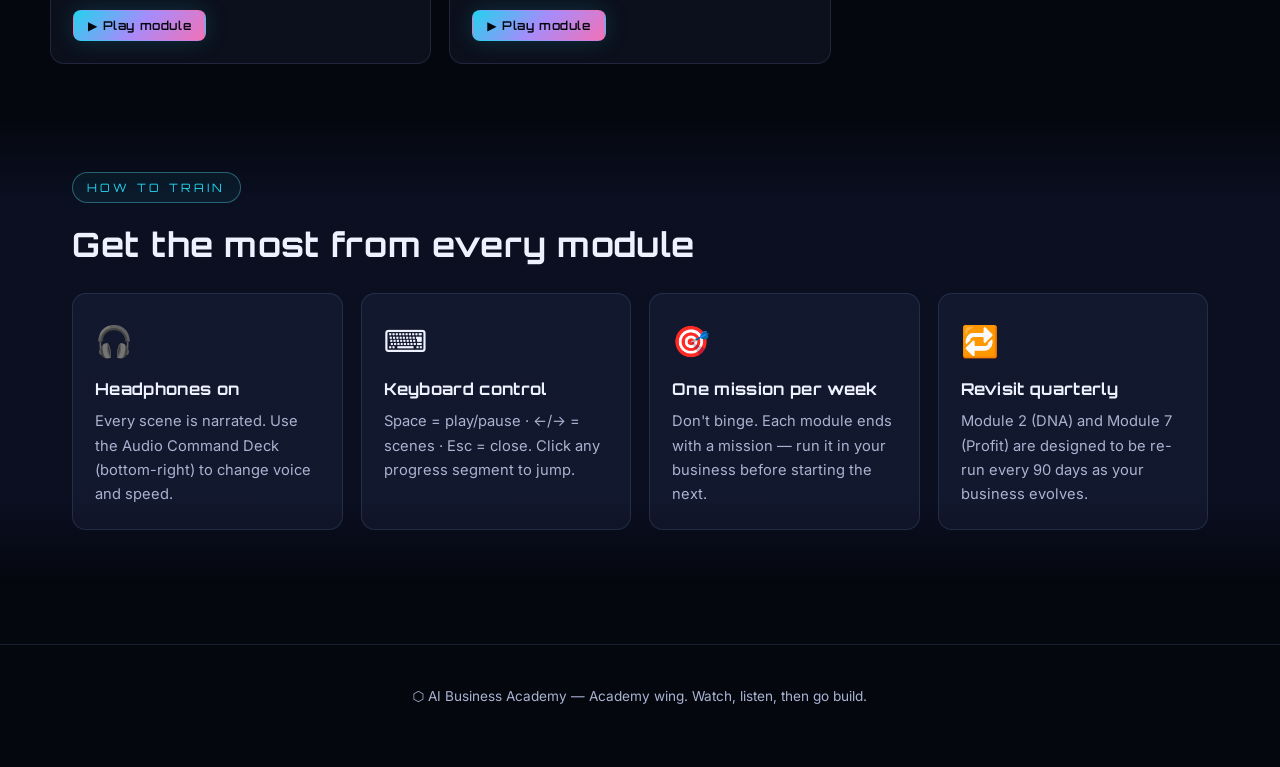
==== commit 4ef3e81a: "Add Deployment Playbooks deck: blueprints, hours chart, opportunity map - playbooks.html: six data-d" ====
--- a/academy.html
+++ b/academy.html
@@ -22,6 +22,7 @@
       <a href="dna.html">🧬 Business DNA</a>
       <a href="time-audit.html">⏱️ Time Audit</a>
       <a href="profit.html">💎 Profit Lab</a>
+      <a href="playbooks.html">🚀 Playbooks</a>
       <a href="family.html">🤖 AI Family</a>
       <a href="characters.html">🎭 Character Forge</a>
       <a href="top10.html">🔟 Top 10</a>
--- a/assets/css/style.css
+++ b/assets/css/style.css
@@ -579,3 +579,10 @@
 #pl-auto.off { opacity: .4; }
 .poster .poster-actions { margin-top: auto; display: flex; flex-wrap: wrap; gap: 10px; }
 .poster .poster-actions .btn { margin-top: 0; }
+
+/* ---------- Playbooks deck ---------- */
+.pb-meta { margin-left: 10px; font-size: 0.75rem; font-family: var(--font-body); font-weight: 500; color: var(--text-muted); letter-spacing: 0; text-transform: none; }
+@media (max-width: 640px) { .pb-meta { display: none; } }
+.pb-pain { color: var(--text-secondary); font-style: italic; border-left: 3px solid var(--neon-violet); padding-left: 12px; margin: 10px 0 4px; }
+.pb-kpi { font-size: 0.85rem; color: var(--text-muted); margin-top: 10px; }
+.pb-where { font-size: 0.85rem; color: var(--text-muted); }
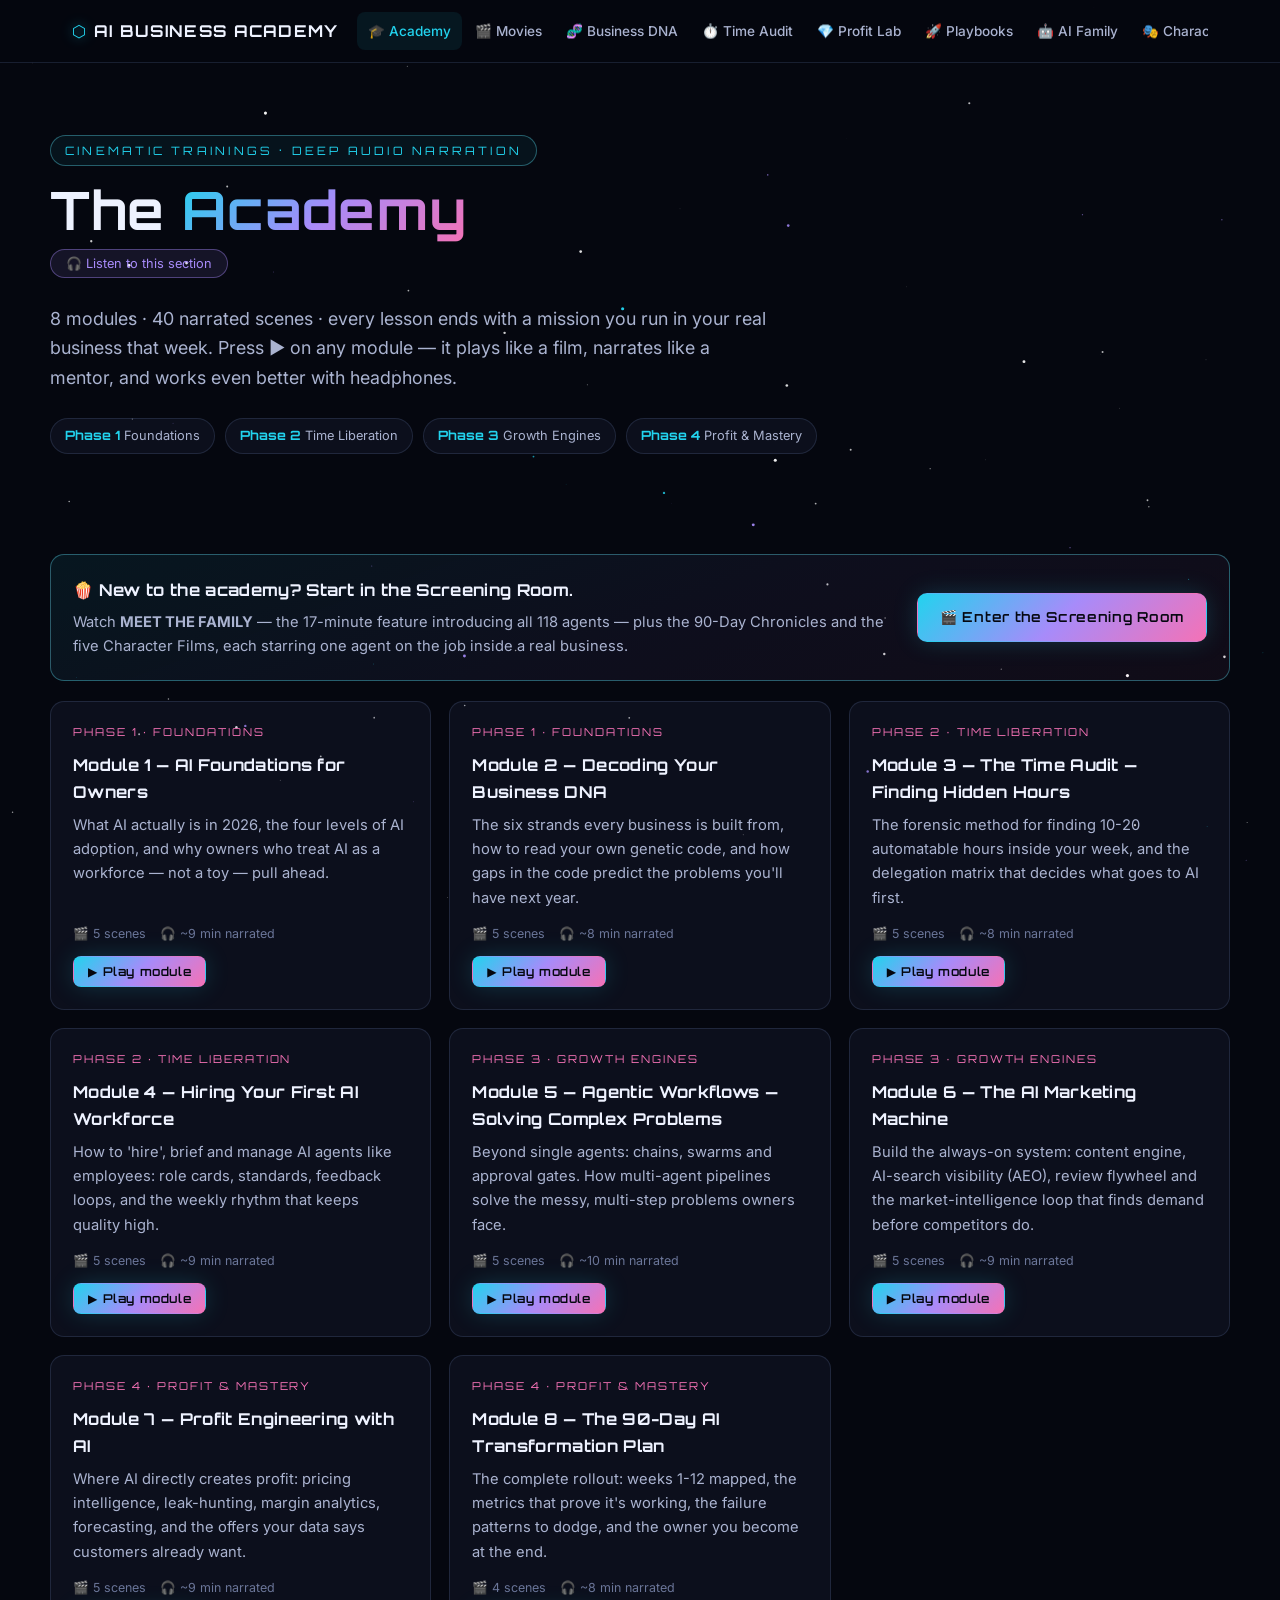
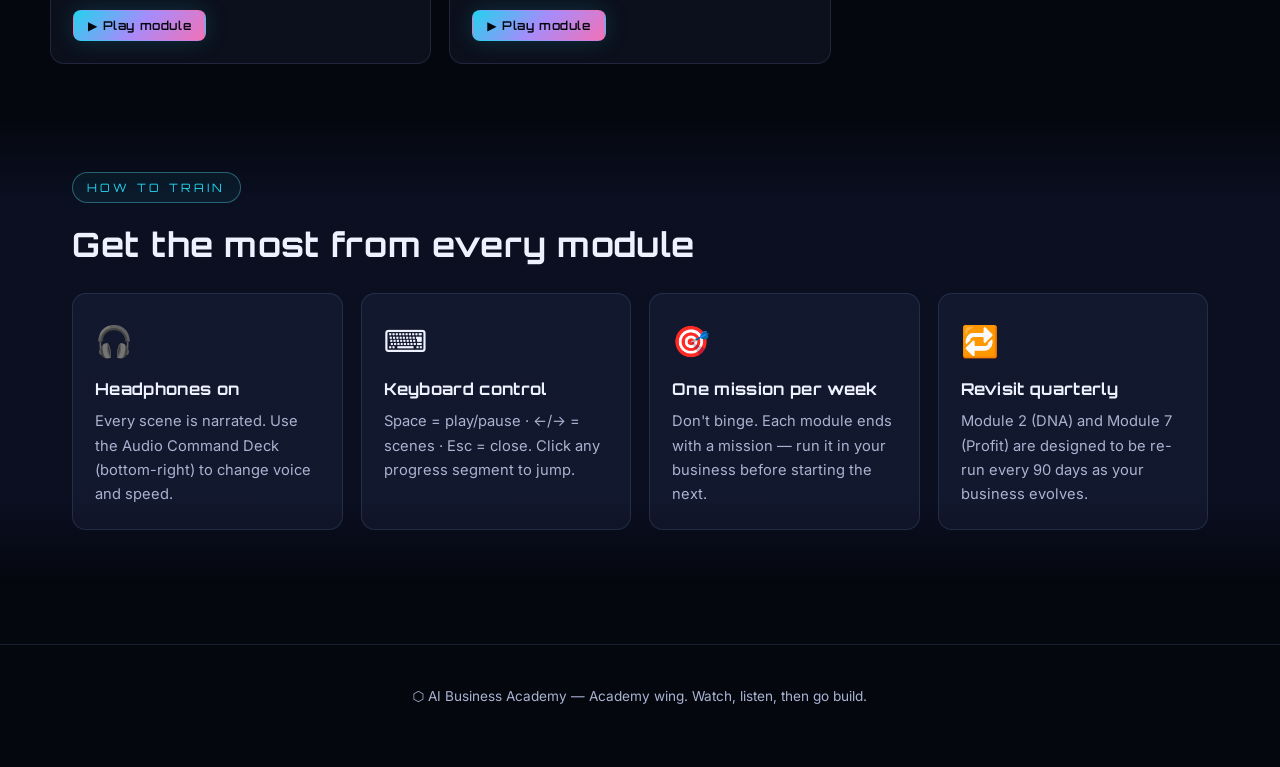
==== commit 035e9ef5: "Add the Character Films: five deep shorts, one starring agent each Five new movies in the Screening " ====
--- a/academy.html
+++ b/academy.html
@@ -49,7 +49,7 @@
   <div class="card glow-card mb-2" style="display:flex;flex-wrap:wrap;gap:18px;align-items:center;justify-content:space-between">
     <div style="flex:1;min-width:260px">
       <h3>🍿 New to the academy? Start in the Screening Room.</h3>
-      <p>Watch <b>MEET THE FAMILY</b> — the 17-minute feature introducing all 118 agents — and the 90-Day Chronicles, four short movies that show the whole transformation before you train it.</p>
+      <p>Watch <b>MEET THE FAMILY</b> — the 17-minute feature introducing all 118 agents — plus the 90-Day Chronicles and the five Character Films, each starring one agent on the job inside a real business.</p>
     </div>
     <a class="btn btn-primary" href="movies.html">🎬 Enter the Screening Room</a>
   </div>
